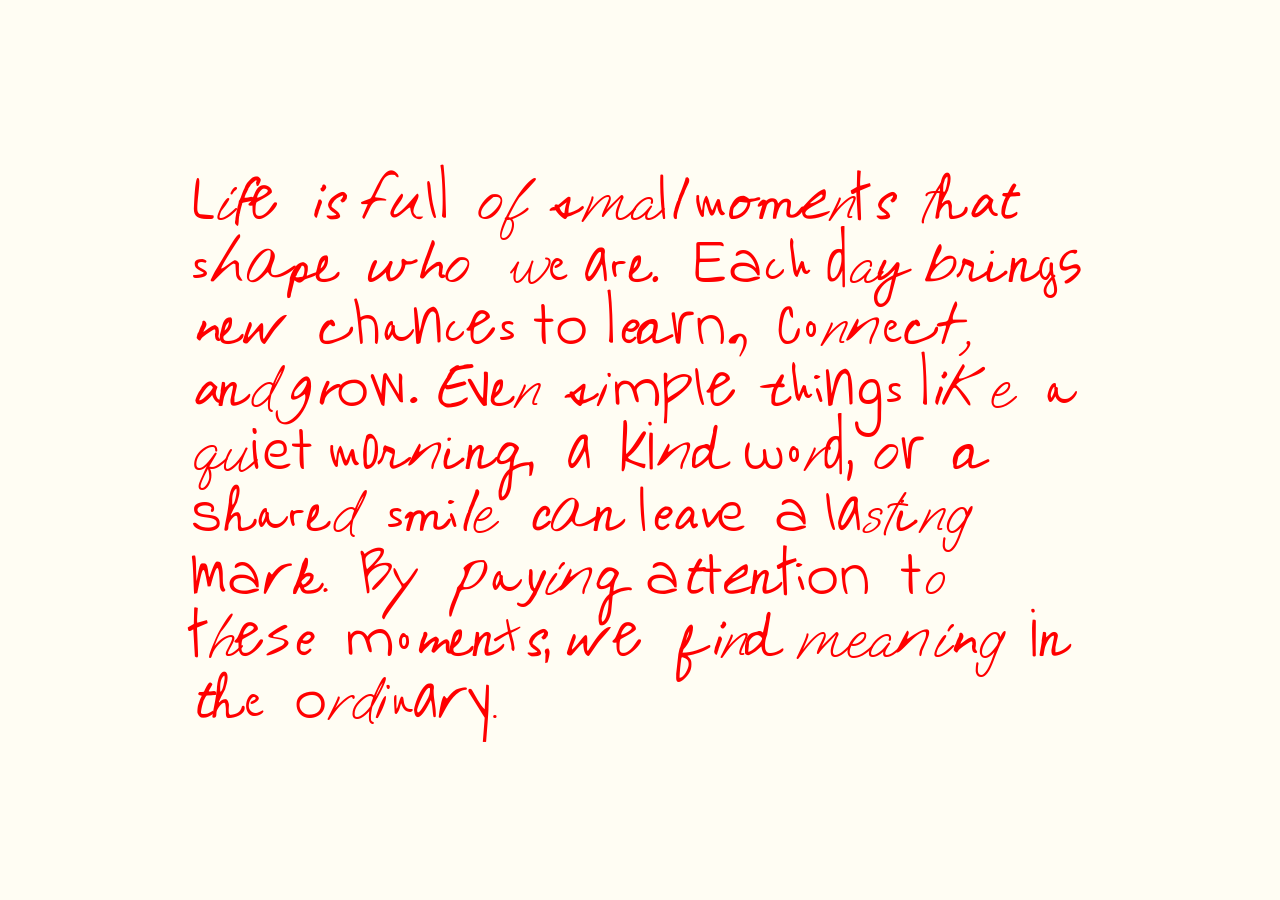
==== profile.html @ 8bb0a0cc "..." ====
<!DOCTYPE html>
<html lang="es">
<head>
  <meta charset="UTF-8">
  <meta name="viewport" content="width=device-width, initial-scale=1.0">
  <title>Letter Wrap Art</title>
  
  <style>
    @import url('https://fonts.googleapis.com/css2?family=Caveat&family=Cedarville+Cursive&family=Indie+Flower&family=Nothing+You+Could+Do&family=Oooh+Baby&family=Reenie+Beanie&family=Shadows+Into+Light&display=swap');

    body {
      margin: 0;
      background-color: #FFFDF3;
    }

    div {
      padding: 0rem 5rem;
      margin: auto;
      display: flex;
      align-items: center;
      justify-items: center;
      max-width: 900px;
      min-height: 100vh;
    }

    p {
      font-size: 4rem;
      color: red;
      line-height: 3.4rem;
      word-break: break-word; /* Para asegurar que el texto fluya bien */
    }

    @media only screen and (max-width: 800px) {
      p {
        font-size: 3rem;
        line-height: 2.55rem;
      }
      div {
        padding: 0rem 2rem;
      }
    }

    /* Clases de Fuentes */
    .caveat { font-family: "Caveat", cursive; }
    .shadows-into-light { font-family: "Shadows Into Light", cursive; }
    .indie-flower { font-family: "Indie Flower", cursive; }
    .nothing-you-could-do { font-family: "Nothing You Could Do", cursive; }
    .oooh-baby { font-family: "Oooh Baby", cursive; }
    .reenie-beanie { font-family: "Reenie Beanie", cursive; }
    .cedarville-cursive { font-family: "Cedarville Cursive", cursive; }
  </style>
</head>
<body>

  <div>
    <p id="target-text"></p>
  </div>

  <script>
    const seed = 12;
    const text = 'Life is full of small moments that shape who we are. Each day brings new chances to learn, connect, and grow. Even simple things like a quiet morning, a kind word, or a shared smile can leave a lasting mark. By paying attention to these moments, we find meaning in the ordinary.';

    function seededRandom(s) {
      let x = Math.sin(s) * 10000;
      return x - Math.floor(x);
    }

    function wrapLetters(str, element, initialSeed = 1) {
      const fonts = [
        'caveat',
        'cedarville-cursive',
        'indie-flower',
        'nothing-you-could-do',
        'oooh-baby',
        'reenie-beanie',
        'shadows-into-light'
      ];

      const blacklist = {
        l: ['cedarville-cursive', 'oooh-baby', 'nothing-you-could-do']
      };

      const lastUsed = {};
      element.innerHTML = '';

      let currentSeed = initialSeed;

      for (const char of str) {
        const lowerChar = char.toLowerCase();
        let availableFonts = [...fonts];

        // Filtro de lista negra
        if (blacklist[lowerChar]) {
          availableFonts = availableFonts.filter(f => !blacklist[lowerChar].includes(f));
        }

        // Evitar repetir la misma fuente consecutivamente para la misma letra
        if (lastUsed[lowerChar]) {
          availableFonts = availableFonts.filter(f => f !== lastUsed[lowerChar]);
        }

        const fontIndex = Math.floor(seededRandom(currentSeed) * availableFonts.length);
        const font = availableFonts[fontIndex] || fonts[0];
        
        lastUsed[lowerChar] = font;

        const span = document.createElement('span');
        span.className = font;
        span.textContent = char;
        element.appendChild(span);

        currentSeed++;
      }
    }

    // Ejecución
    const pElement = document.getElementById('target-text');
    wrapLetters(text, pElement, seed);
  </script>

</body>
</html>
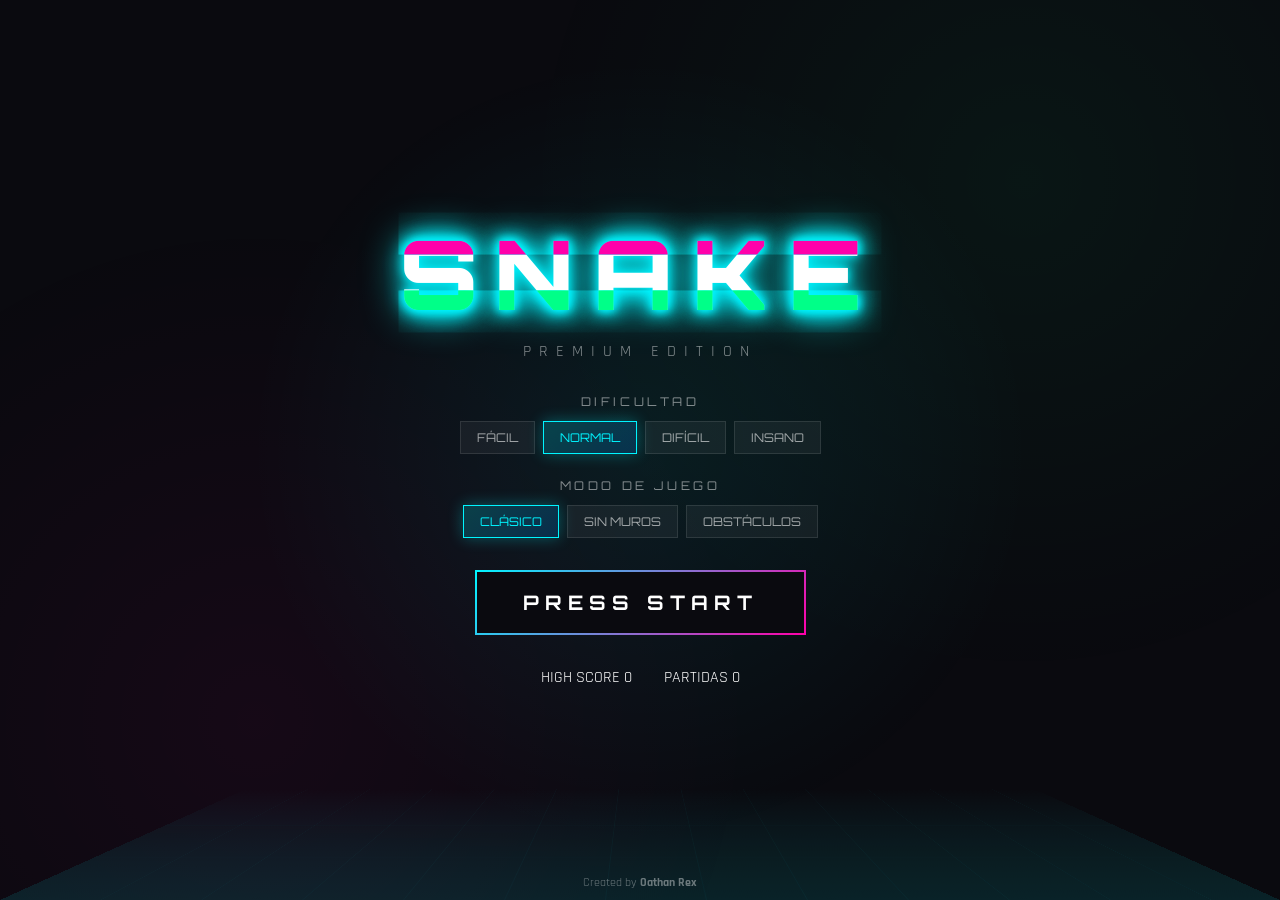
==== commit e68eeb47: "...." ====
--- a/profile.html
+++ b/profile.html
@@ -1,122 +1,684 @@
 <!DOCTYPE html>
 <html lang="es">
 <head>
-  <meta charset="UTF-8">
-  <meta name="viewport" content="width=device-width, initial-scale=1.0">
-  <title>Letter Wrap Art</title>
-  
-  <style>
-    @import url('https://fonts.googleapis.com/css2?family=Caveat&family=Cedarville+Cursive&family=Indie+Flower&family=Nothing+You+Could+Do&family=Oooh+Baby&family=Reenie+Beanie&family=Shadows+Into+Light&display=swap');
-
-    body {
-      margin: 0;
-      background-color: #FFFDF3;
-    }
-
-    div {
-      padding: 0rem 5rem;
-      margin: auto;
-      display: flex;
-      align-items: center;
-      justify-items: center;
-      max-width: 900px;
-      min-height: 100vh;
-    }
-
-    p {
-      font-size: 4rem;
-      color: red;
-      line-height: 3.4rem;
-      word-break: break-word; /* Para asegurar que el texto fluya bien */
-    }
-
-    @media only screen and (max-width: 800px) {
-      p {
-        font-size: 3rem;
-        line-height: 2.55rem;
-      }
-      div {
-        padding: 0rem 2rem;
-      }
-    }
-
-    /* Clases de Fuentes */
-    .caveat { font-family: "Caveat", cursive; }
-    .shadows-into-light { font-family: "Shadows Into Light", cursive; }
-    .indie-flower { font-family: "Indie Flower", cursive; }
-    .nothing-you-could-do { font-family: "Nothing You Could Do", cursive; }
-    .oooh-baby { font-family: "Oooh Baby", cursive; }
-    .reenie-beanie { font-family: "Reenie Beanie", cursive; }
-    .cedarville-cursive { font-family: "Cedarville Cursive", cursive; }
-  </style>
+    <meta charset="UTF-8">
+    <meta name="viewport" content="width=device-width, initial-scale=1.0, maximum-scale=1.0, user-scalable=no">
+    <title>SNAKE - PREMIUM EDITION</title>
+    <link href="https://fonts.googleapis.com/css2?family=Orbitron:wght@400;700;900&family=Rajdhani:wght@300;500;700&display=swap" rel="stylesheet">
+    <style>
+        :root {
+            --primary: #00f5ff;
+            --secondary: #ff00aa;
+            --accent: #00ff88;
+            --warning: #ffff00;
+            --danger: #ff0066;
+            --dark: #0a0a0f;
+            --darker: #050510;
+            --mouse-x: 50%;
+            --mouse-y: 50%;
+        }
+
+        * {
+            margin: 0;
+            padding: 0;
+            box-sizing: border-box;
+            -webkit-tap-highlight-color: transparent;
+        }
+
+        body {
+            min-height: 100vh;
+            background: var(--dark);
+            font-family: 'Rajdhani', sans-serif;
+            overflow: hidden;
+            color: #fff;
+            user-select: none;
+        }
+
+        .container {
+            position: relative;
+            width: 100%;
+            height: 100vh;
+            display: flex;
+            align-items: center;
+            justify-content: center;
+        }
+
+        .ambient-bg {
+            position: fixed;
+            inset: 0;
+            background: radial-gradient(circle at var(--mouse-x) var(--mouse-y), rgba(0, 245, 255, .08) 0%, transparent 50%), 
+                        radial-gradient(circle at 20% 80%, rgba(255, 0, 170, .05) 0%, transparent 40%), 
+                        radial-gradient(circle at 80% 20%, rgba(0, 255, 136, .05) 0%, transparent 40%);
+            pointer-events: none;
+        }
+
+        .grid-floor {
+            position: fixed;
+            bottom: 0;
+            left: 0;
+            width: 100%;
+            height: 40%;
+            background: linear-gradient(to top, rgba(0, 245, 255, .1) 0%, transparent 100%), 
+                        repeating-linear-gradient(90deg, transparent, transparent 100px, rgba(0, 245, 255, .03) 100px, rgba(0, 245, 255, .03) 101px), 
+                        repeating-linear-gradient(0deg, transparent, transparent 100px, rgba(0, 245, 255, .03) 100px, rgba(0, 245, 255, .03) 101px);
+            transform: perspective(500px) rotateX(60deg);
+            transform-origin: bottom;
+            pointer-events: none;
+        }
+
+        .main-content {
+            position: relative;
+            z-index: 10;
+            display: flex;
+            flex-direction: column;
+            align-items: center;
+            gap: 2rem;
+            padding: 2rem;
+            transition: all .6s ease;
+        }
+
+        .main-content.hidden {
+            opacity: 0;
+            transform: scale(.9);
+            pointer-events: none;
+        }
+
+        .title-section { text-align: center; }
+
+        .glitch-title {
+            font-family: 'Orbitron', monospace;
+            font-size: clamp(3rem, 10vw, 6rem);
+            font-weight: 900;
+            color: #fff;
+            text-shadow: 0 0 10px var(--primary), 0 0 20px var(--primary), 0 0 40px var(--primary);
+            letter-spacing: .2em;
+            position: relative;
+            animation: glitch 3s infinite;
+        }
+
+        .glitch-title::before, .glitch-title::after {
+            content: attr(data-text);
+            position: absolute;
+            top: 0; left: 0; width: 100%; height: 100%;
+        }
+
+        .glitch-title::before {
+            color: var(--secondary);
+            animation: glitch-1 .3s infinite;
+            clip-path: polygon(0 0, 100% 0, 100% 35%, 0 35%);
+        }
+
+        .glitch-title::after {
+            color: var(--accent);
+            animation: glitch-2 .3s infinite;
+            clip-path: polygon(0 65%, 100% 65%, 100% 100%, 0 100%);
+        }
+
+        @keyframes glitch { 0%, 90%, 100% { opacity: 1 } 92%, 94%, 96% { opacity: .8 } }
+        @keyframes glitch-1 { 0%, 100% { transform: translate(0) } 25% { transform: translate(-3px, 2px) } 50% { transform: translate(3px, -2px) } 75% { transform: translate(-2px, 1px) } }
+        @keyframes glitch-2 { 0%, 100% { transform: translate(0) } 25% { transform: translate(3px, -2px) } 50% { transform: translate(-3px, 2px) } 75% { transform: translate(2px, -1px) } }
+
+        .subtitle { font-size: 1rem; letter-spacing: .5em; color: rgba(255, 255, 255, .5); margin-top: .5rem; }
+
+        .menu-options { display: flex; flex-direction: column; gap: 1.5rem; width: 100%; max-width: 500px; }
+        .difficulty-selector, .mode-selector { display: flex; flex-direction: column; align-items: center; gap: .75rem; }
+        .diff-label, .mode-label { font-family: 'Orbitron', monospace; font-size: .75rem; letter-spacing: .3em; color: rgba(255, 255, 255, .5); }
+        .diff-buttons, .mode-buttons { display: flex; gap: .5rem; flex-wrap: wrap; justify-content: center; }
+
+        .diff-btn, .mode-btn {
+            padding: .5rem 1rem;
+            font-family: 'Orbitron', monospace;
+            font-size: .75rem;
+            color: rgba(255, 255, 255, .6);
+            background: rgba(255, 255, 255, .05);
+            border: 1px solid rgba(255, 255, 255, .1);
+            cursor: pointer;
+            transition: all .3s ease;
+        }
+
+        .diff-btn:hover, .mode-btn:hover { background: rgba(0, 245, 255, .1); border-color: var(--primary); color: #fff; }
+        .diff-btn.active, .mode-btn.active {
+            background: linear-gradient(135deg, rgba(0, 245, 255, .2), rgba(0, 136, 255, .2));
+            border-color: var(--primary);
+            color: var(--primary);
+            box-shadow: 0 0 15px rgba(0, 245, 255, .3);
+        }
+
+        .start-btn {
+            position: relative;
+            padding: 1.25rem 3rem;
+            font-family: 'Orbitron', monospace;
+            font-size: 1.25rem;
+            font-weight: 700;
+            letter-spacing: .3em;
+            color: #fff;
+            background: transparent;
+            border: none;
+            cursor: pointer;
+            overflow: hidden;
+            transition: all .3s ease;
+        }
+
+        .btn-bg { position: absolute; inset: 0; background: linear-gradient(135deg, rgba(0, 245, 255, .1), rgba(0, 136, 255, .05)); backdrop-filter: blur(10px); }
+        .btn-border { position: absolute; inset: 0; border: 2px solid transparent; background: linear-gradient(var(--dark), var(--dark)) padding-box, linear-gradient(135deg, var(--primary), var(--secondary)) border-box; }
+        .btn-glow { position: absolute; inset: -2px; background: linear-gradient(135deg, var(--primary), var(--secondary)); opacity: 0; filter: blur(15px); transition: opacity .3s ease; }
+        .btn-text { position: relative; z-index: 2; }
+        .start-btn:hover .btn-glow { opacity: .6; }
+
+        .game-world {
+            position: fixed;
+            inset: 0;
+            display: flex;
+            align-items: center;
+            justify-content: center;
+            opacity: 0;
+            pointer-events: none;
+            transition: opacity .5s ease;
+        }
+
+        .game-world.active { opacity: 1; pointer-events: all; }
+
+        #gameCanvas {
+            display: block;
+            border-radius: 4px;
+            box-shadow: 0 0 30px rgba(0, 245, 255, .2);
+        }
+
+        .hud {
+            position: fixed;
+            top: 0; left: 0; right: 0;
+            padding: 1rem 2rem;
+            display: flex;
+            justify-content: space-between;
+            font-family: 'Orbitron', monospace;
+            z-index: 50;
+            background: linear-gradient(to bottom, rgba(0, 0, 0, .8), transparent);
+            pointer-events: none;
+        }
+
+        .hud-value { font-size: 1.5rem; color: var(--primary); text-shadow: 0 0 10px var(--primary); }
+        .hud-label { font-size: .6rem; color: rgba(255, 255, 255, .5); letter-spacing: .2em; }
+
+        .overlay {
+            position: fixed; inset: 0;
+            display: flex; flex-direction: column; align-items: center; justify-content: center;
+            background: rgba(0, 0, 0, .9);
+            opacity: 0; pointer-events: none; transition: opacity .3s ease; z-index: 100;
+        }
+        .overlay.active { opacity: 1; pointer-events: all; }
+
+        .game-btn {
+            padding: 1rem 2.5rem;
+            font-family: 'Orbitron', monospace;
+            background: linear-gradient(135deg, var(--primary), var(--secondary));
+            border: none; color: #fff; cursor: pointer; transition: .3s;
+        }
+
+        .mobile-controls {
+            position: fixed; bottom: 2rem; left: 50%; transform: translateX(-50%);
+            display: none; grid-template-areas: ". up ." "left . right" ". down ." ". pause .";
+            gap: 10px; z-index: 60;
+        }
+        .mobile-controls.visible { display: grid; }
+        .control-btn { width: 60px; height: 50px; background: rgba(0, 245, 255, .1); border: 2px solid var(--primary); color: #fff; border-radius: 8px; }
+
+        .author-footer {
+            position: fixed; bottom: 10px; left: 50%; transform: translateX(-50%);
+            font-size: 0.75rem; color: rgba(255, 255, 255, 0.4); z-index: 5;
+        }
+        
+        /* Estilos específicos para partículas */
+        #particleCanvas { position: fixed; inset: 0; pointer-events: none; z-index: 200; }
+    </style>
 </head>
 <body>
 
-  <div>
-    <p id="target-text"></p>
-  </div>
-
-  <script>
-    const seed = 12;
-    const text = 'Life is full of small moments that shape who we are. Each day brings new chances to learn, connect, and grow. Even simple things like a quiet morning, a kind word, or a shared smile can leave a lasting mark. By paying attention to these moments, we find meaning in the ordinary.';
-
-    function seededRandom(s) {
-      let x = Math.sin(s) * 10000;
-      return x - Math.floor(x);
-    }
-
-    function wrapLetters(str, element, initialSeed = 1) {
-      const fonts = [
-        'caveat',
-        'cedarville-cursive',
-        'indie-flower',
-        'nothing-you-could-do',
-        'oooh-baby',
-        'reenie-beanie',
-        'shadows-into-light'
-      ];
-
-      const blacklist = {
-        l: ['cedarville-cursive', 'oooh-baby', 'nothing-you-could-do']
-      };
-
-      const lastUsed = {};
-      element.innerHTML = '';
-
-      let currentSeed = initialSeed;
-
-      for (const char of str) {
-        const lowerChar = char.toLowerCase();
-        let availableFonts = [...fonts];
-
-        // Filtro de lista negra
-        if (blacklist[lowerChar]) {
-          availableFonts = availableFonts.filter(f => !blacklist[lowerChar].includes(f));
-        }
-
-        // Evitar repetir la misma fuente consecutivamente para la misma letra
-        if (lastUsed[lowerChar]) {
-          availableFonts = availableFonts.filter(f => f !== lastUsed[lowerChar]);
-        }
-
-        const fontIndex = Math.floor(seededRandom(currentSeed) * availableFonts.length);
-        const font = availableFonts[fontIndex] || fonts[0];
+<div class="container">
+    <div class="ambient-bg"></div>
+    <div class="grid-floor"></div>
+
+    <div class="main-content" id="mainContent">
+        <div class="title-section">
+            <h1 class="glitch-title" data-text="SNAKE">SNAKE</h1>
+            <p class="subtitle">PREMIUM EDITION</p>
+        </div>
+
+        <div class="menu-options">
+            <div class="difficulty-selector">
+                <span class="diff-label">DIFICULTAD</span>
+                <div class="diff-buttons">
+                    <button class="diff-btn" data-speed="120">FÁCIL</button>
+                    <button class="diff-btn active" data-speed="80">NORMAL</button>
+                    <button class="diff-btn" data-speed="50">DIFÍCIL</button>
+                    <button class="diff-btn" data-speed="30">INSANO</button>
+                </div>
+            </div>
+            <div class="mode-selector">
+                <span class="mode-label">MODO DE JUEGO</span>
+                <div class="mode-buttons">
+                    <button class="mode-btn active" data-mode="classic">CLÁSICO</button>
+                    <button class="mode-btn" data-mode="noWalls">SIN MUROS</button>
+                    <button class="mode-btn" data-mode="obstacles">OBSTÁCULOS</button>
+                </div>
+            </div>
+        </div>
+
+        <button class="start-btn" id="startBtn">
+            <span class="btn-bg"></span>
+            <span class="btn-border"></span>
+            <span class="btn-glow"></span>
+            <span class="btn-text">PRESS START</span>
+        </button>
+
+        <div class="stats-display" style="display: flex; gap: 2rem;">
+            <div class="stat-item">
+                <span class="stat-label">HIGH SCORE</span>
+                <span class="stat-value" id="menuHighScore">0</span>
+            </div>
+            <div class="stat-item">
+                <span class="stat-label">PARTIDAS</span>
+                <span class="stat-value" id="menuGamesPlayed">0</span>
+            </div>
+        </div>
+    </div>
+
+    <div class="game-world" id="gameWorld">
+        <div class="hud">
+            <div class="hud-item"><span class="hud-label">SCORE</span><br><span class="hud-value" id="scoreDisplay">0</span></div>
+            <div class="hud-item" style="text-align: center;"><span class="hud-label">LEVEL</span><br><span class="hud-value" id="levelDisplay">1</span></div>
+            <div class="hud-item" style="text-align: right;"><span class="hud-label">HIGH</span><br><span class="hud-value" id="highScoreDisplay">0</span></div>
+        </div>
         
-        lastUsed[lowerChar] = font;
-
-        const span = document.createElement('span');
-        span.className = font;
-        span.textContent = char;
-        element.appendChild(span);
-
-        currentSeed++;
-      }
-    }
-
-    // Ejecución
-    const pElement = document.getElementById('target-text');
-    wrapLetters(text, pElement, seed);
-  </script>
-
+        <canvas id="gameCanvas"></canvas>
+
+        <div class="overlay" id="countdownOverlay"><span style="font-size: 8rem; color: var(--primary);" id="countdownNumber">3</span></div>
+        
+        <div class="overlay" id="pauseOverlay">
+            <h2 style="font-family: Orbitron; font-size: 3rem; color: var(--primary);">PAUSADO</h2>
+            <div style="display: flex; gap: 1rem; margin-top: 2rem;">
+                <button class="game-btn" id="resumeBtn">REANUDAR</button>
+                <button class="game-btn" id="pauseMenuBtn" style="background: transparent; border: 1px solid #fff;">MENÚ</button>
+            </div>
+        </div>
+
+        <div class="overlay" id="gameOver">
+            <h2 style="font-family: Orbitron; font-size: 3rem; color: var(--danger);">GAME OVER</h2>
+            <div id="finalScoreDisplay" style="margin: 1.5rem 0; text-align: center;">
+                <p class="hud-label">PUNTUACIÓN FINAL</p>
+                <p class="hud-value" id="finalScore" style="font-size: 3rem;">0</p>
+            </div>
+            <div style="display: flex; gap: 1rem;">
+                <button class="game-btn" id="restartBtn">VOLVER A JUGAR</button>
+                <button class="game-btn" id="menuBtn" style="background: transparent; border: 1px solid #fff;">MENÚ</button>
+            </div>
+        </div>
+
+        <div class="mobile-controls" id="mobileControls">
+            <button class="control-btn up" style="grid-area: up;" id="btnUp">▲</button>
+            <button class="control-btn left" style="grid-area: left;" id="btnLeft">◄</button>
+            <button class="control-btn right" style="grid-area: right;" id="btnRight">►</button>
+            <button class="control-btn down" style="grid-area: down;" id="btnDown">▼</button>
+            <button class="control-btn pause" style="grid-area: pause;" id="btnPause">PAUSE</button>
+        </div>
+    </div>
+
+    <canvas id="particleCanvas"></canvas>
+
+    <footer class="author-footer">
+        Created by <strong>Oathan Rex</strong>
+    </footer>
+</div>
+
+<script>
+/** * CONFIGURACIÓN Y UTILIDADES 
+ */
+const CONFIG = Object.freeze({
+    GRID: { SIZE: 20, PADDING: 40 },
+    SNAKE: { INITIAL_LENGTH: 3, GROWTH_PER_FOOD: 1 },
+    SPEED: { EASY: 120, NORMAL: 80, HARD: 50, INSANE: 30, SPEED_INCREASE_PER_LEVEL: 5, MIN_SPEED: 25 },
+    SCORING: { FOOD_BASE: 10, LEVEL_BONUS: 100, SPECIAL_FOOD_MULTIPLIER: 5 },
+    LEVELS: { FOOD_PER_LEVEL: 5 },
+    FOOD: {
+        NORMAL: { color: "#00ffff", points: 1 },
+        BONUS: { color: "#ffff00", points: 3, duration: 5000 },
+        SUPER: { color: "#ff00ff", points: 5, duration: 3000 },
+        SPEED: { color: "#00ff00", points: 2, duration: 4000, effect: "slow" }
+    },
+    STORAGE: { HIGH_SCORE: "snake_highScore", GAMES_PLAYED: "snake_gamesPlayed", SETTINGS: "snake_settings" }
+});
+
+const Utils = {
+    clamp: (v, min, max) => Math.max(min, Math.min(max, v)),
+    randomInt: (min, max) => Math.floor(Math.random() * (max - min + 1)) + min,
+    getElement: (id) => document.getElementById(id),
+    toRgba(color, alpha = 1) {
+        if (color.startsWith("#")) {
+            const r = parseInt(color.slice(1, 3), 16), g = parseInt(color.slice(3, 5), 16), b = parseInt(color.slice(5, 7), 16);
+            return `rgba(${r},${g},${b},${alpha})`;
+        }
+        return color;
+    },
+    storage: {
+        get: (key, def) => { try { return JSON.parse(localStorage.getItem(key)) || def; } catch { return def; } },
+        set: (key, val) => { try { localStorage.setItem(key, JSON.stringify(val)); } catch {} }
+    },
+    isMobile: () => /Android|iPhone|iPad|iPod/i.test(navigator.userAgent) || window.innerWidth < 768
+};
+
+/**
+ * SISTEMA DE PARTÍCULAS
+ */
+class ParticleSystem {
+    constructor(canvas) {
+        this.canvas = canvas;
+        this.ctx = canvas.getContext("2d");
+        this.particles = [];
+        this.resize();
+        window.addEventListener("resize", () => this.resize());
+    }
+    resize() { this.canvas.width = window.innerWidth; this.canvas.height = window.innerHeight; }
+    emit(x, y, count, color) {
+        for (let i = 0; i < count; i++) {
+            const angle = Math.random() * Math.PI * 2;
+            const speed = Math.random() * 200 + 50;
+            this.particles.push({
+                x, y, vx: Math.cos(angle) * speed, vy: Math.sin(angle) * speed,
+                life: 1000, maxLife: 1000, size: Math.random() * 5 + 2, color: color || "#00f5ff"
+            });
+        }
+    }
+    update(dt) {
+        this.particles = this.particles.filter(p => {
+            p.x += p.vx * dt; p.y += p.vy * dt;
+            p.life -= dt * 1000;
+            return p.life > 0;
+        });
+    }
+    draw() {
+        this.ctx.clearRect(0, 0, this.canvas.width, this.canvas.height);
+        this.particles.forEach(p => {
+            this.ctx.globalAlpha = p.life / p.maxLife;
+            this.ctx.fillStyle = p.color;
+            this.ctx.beginPath();
+            this.ctx.arc(p.x, p.y, p.size, 0, Math.PI * 2);
+            this.ctx.fill();
+        });
+        this.ctx.globalAlpha = 1;
+    }
+}
+
+/**
+ * LÓGICA DEL JUEGO
+ */
+class SnakeGame {
+    constructor(canvas, options) {
+        this.canvas = canvas;
+        this.ctx = canvas.getContext("2d");
+        this.baseSpeed = options.speed;
+        this.gameMode = options.mode;
+        this.callbacks = options;
+        this.gridSize = CONFIG.GRID.SIZE;
+        this.input = { direction: "right", next: [] };
+        this.setupInput();
+        this.resize();
+        this.init();
+    }
+
+    setupInput() {
+        const handleKey = (e) => {
+            const keys = { ArrowUp: "up", w: "up", ArrowDown: "down", s: "down", ArrowLeft: "left", a: "left", ArrowRight: "right", d: "right" };
+            const dir = keys[e.key];
+            if (dir) this.setDirection(dir);
+        };
+        document.addEventListener("keydown", handleKey);
+    }
+
+    setDirection(dir) {
+        const opposites = { up: "down", down: "up", left: "right", right: "left" };
+        if (opposites[dir] !== this.input.direction) this.input.direction = dir;
+    }
+
+    resize() {
+        const container = this.canvas.parentElement;
+        this.cols = Math.floor((container.clientWidth - 40) / this.gridSize);
+        this.rows = Math.floor((container.clientHeight - 150) / this.gridSize);
+        this.canvas.width = this.cols * this.gridSize;
+        this.canvas.height = this.rows * this.gridSize;
+    }
+
+    init() {
+        this.snake = [{x: 5, y: 5}, {x: 4, y: 5}, {x: 3, y: 5}];
+        this.score = 0;
+        this.level = 1;
+        this.food = this.spawnFood();
+        this.obstacles = this.gameMode === "obstacles" ? this.spawnObstacles() : [];
+        this.state = "ready";
+        this.currentSpeed = this.baseSpeed;
+    }
+
+    spawnFood() {
+        return { x: Utils.randomInt(0, this.cols - 1), y: Utils.randomInt(0, this.rows - 1), pulse: 0 };
+    }
+
+    spawnObstacles() {
+        let obs = [];
+        for(let i=0; i<10; i++) obs.push({x: Utils.randomInt(0, this.cols-1), y: Utils.randomInt(0, this.rows-1)});
+        return obs;
+    }
+
+    update() {
+        if (this.state !== "playing") return;
+        
+        const head = { ...this.snake[0] };
+        if (this.input.direction === "up") head.y--;
+        if (this.input.direction === "down") head.y++;
+        if (this.input.direction === "left") head.x--;
+        if (this.input.direction === "right") head.x++;
+
+        // Colisiones
+        if (this.gameMode === "classic" || this.gameMode === "obstacles") {
+            if (head.x < 0 || head.x >= this.cols || head.y < 0 || head.y >= this.rows) return this.gameOver();
+        } else {
+            if (head.x < 0) head.x = this.cols - 1;
+            if (head.x >= this.cols) head.x = 0;
+            if (head.y < 0) head.y = this.rows - 1;
+            if (head.y >= this.rows) head.y = 0;
+        }
+
+        if (this.snake.some(s => s.x === head.x && s.y === head.y)) return this.gameOver();
+        if (this.obstacles.some(o => o.x === head.x && o.y === head.y)) return this.gameOver();
+
+        this.snake.unshift(head);
+
+        if (head.x === this.food.x && head.y === this.food.y) {
+            this.score += CONFIG.SCORING.FOOD_BASE * this.level;
+            this.food = this.spawnFood();
+            this.callbacks.onFoodEaten(this.food);
+            if (this.snake.length % 5 === 0) {
+                this.level++;
+                this.currentSpeed = Math.max(this.currentSpeed - 5, 30);
+                this.callbacks.onLevelUp(this.level);
+            }
+            this.callbacks.onScoreChange(this.score, this.snake.length);
+        } else {
+            this.snake.pop();
+        }
+    }
+
+    draw() {
+        this.ctx.fillStyle = "rgba(10, 10, 15, 0.8)";
+        this.ctx.fillRect(0, 0, this.canvas.width, this.canvas.height);
+
+        // Comida
+        this.ctx.fillStyle = "#00f5ff";
+        this.ctx.shadowBlur = 15;
+        this.ctx.shadowColor = "#00f5ff";
+        this.ctx.beginPath();
+        this.ctx.arc(this.food.x * this.gridSize + 10, this.food.y * this.gridSize + 10, 8, 0, Math.PI*2);
+        this.ctx.fill();
+
+        // Obstáculos
+        this.ctx.fillStyle = "#ff0066";
+        this.obstacles.forEach(o => {
+            this.ctx.fillRect(o.x * this.gridSize + 2, o.y * this.gridSize + 2, this.gridSize - 4, this.gridSize - 4);
+        });
+
+        // Snake
+        this.snake.forEach((s, i) => {
+            this.ctx.fillStyle = i === 0 ? "#00ff88" : "#00aa77";
+            this.ctx.shadowBlur = i === 0 ? 20 : 0;
+            this.ctx.fillRect(s.x * this.gridSize + 1, s.y * this.gridSize + 1, this.gridSize - 2, this.gridSize - 2);
+        });
+        this.ctx.shadowBlur = 0;
+    }
+
+    gameOver() {
+        this.state = "gameOver";
+        this.callbacks.onGameOver({ score: this.score });
+    }
+
+    start() {
+        this.state = "playing";
+        let lastTime = 0;
+        const loop = (time) => {
+            if (this.state !== "playing") return;
+            if (time - lastTime > this.currentSpeed) {
+                this.update();
+                this.draw();
+                lastTime = time;
+            }
+            requestAnimationFrame(loop);
+        };
+        requestAnimationFrame(loop);
+    }
+}
+
+/**
+ * CONTROLADOR PRINCIPAL
+ */
+class App {
+    constructor() {
+        this.particles = new ParticleSystem(Utils.getElement("particleCanvas"));
+        this.highScore = Utils.storage.get(CONFIG.STORAGE.HIGH_SCORE, 0);
+        this.gamesPlayed = Utils.storage.get(CONFIG.STORAGE.GAMES_PLAYED, 0);
+        this.speed = 80;
+        this.mode = "classic";
+        this.init();
+    }
+
+    init() {
+        this.updateStats();
+        this.bindEvents();
+        this.renderParticles();
+        if(Utils.isMobile()) Utils.getElement("mobileControls").classList.add("visible");
+    }
+
+    updateStats() {
+        Utils.getElement("menuHighScore").textContent = this.highScore;
+        Utils.getElement("menuGamesPlayed").textContent = this.gamesPlayed;
+    }
+
+    bindEvents() {
+        Utils.getElement("startBtn").onclick = () => this.startGame();
+        Utils.getElement("restartBtn").onclick = () => this.startGame();
+        Utils.getElement("resumeBtn").onclick = () => {
+            Utils.getElement("pauseOverlay").classList.remove("active");
+            this.game.start();
+        };
+        
+        document.querySelectorAll(".diff-btn").forEach(btn => {
+            btn.onclick = () => {
+                document.querySelectorAll(".diff-btn").forEach(b => b.classList.remove("active"));
+                btn.classList.add("active");
+                this.speed = parseInt(btn.dataset.speed);
+            };
+        });
+
+        document.querySelectorAll(".mode-btn").forEach(btn => {
+            btn.onclick = () => {
+                document.querySelectorAll(".mode-btn").forEach(b => b.classList.remove("active"));
+                btn.classList.add("active");
+                this.mode = btn.dataset.mode;
+            };
+        });
+
+        // Controles móviles
+        const setupMobileBtn = (id, dir) => Utils.getElement(id).ontouchstart = (e) => { e.preventDefault(); this.game?.setDirection(dir); };
+        setupMobileBtn("btnUp", "up"); setupMobileBtn("btnDown", "down");
+        setupMobileBtn("btnLeft", "left"); setupMobileBtn("btnRight", "right");
+        
+        Utils.getElement("btnPause").onclick = () => {
+            if(this.game.state === "playing") {
+                this.game.state = "paused";
+                Utils.getElement("pauseOverlay").classList.add("active");
+            }
+        };
+
+        Utils.getElement("menuBtn").onclick = () => location.reload();
+        Utils.getElement("pauseMenuBtn").onclick = () => location.reload();
+    }
+
+    async startGame() {
+        Utils.getElement("mainContent").classList.add("hidden");
+        Utils.getElement("gameWorld").classList.add("active");
+        Utils.getElement("gameOver").classList.remove("active");
+
+        this.game = new SnakeGame(Utils.getElement("gameCanvas"), {
+            speed: this.speed,
+            mode: this.mode,
+            onScoreChange: (s) => Utils.getElement("scoreDisplay").textContent = s,
+            onLevelUp: (l) => {
+                Utils.getElement("levelDisplay").textContent = l;
+                this.particles.emit(window.innerWidth/2, window.innerHeight/2, 40, "#00ff88");
+            },
+            onFoodEaten: (food) => {
+                this.particles.emit(this.game.food.x * 20 + this.game.canvas.offsetLeft, this.game.food.y * 20 + this.game.canvas.offsetTop, 15, "#00f5ff");
+            },
+            onGameOver: (stats) => {
+                this.gamesPlayed++;
+                if (stats.score > this.highScore) {
+                    this.highScore = stats.score;
+                    Utils.storage.set(CONFIG.STORAGE.HIGH_SCORE, this.highScore);
+                }
+                Utils.storage.set(CONFIG.STORAGE.GAMES_PLAYED, this.gamesPlayed);
+                Utils.getElement("finalScore").textContent = stats.score;
+                Utils.getElement("gameOver").classList.add("active");
+                this.updateStats();
+            }
+        });
+
+        // Countdown
+        const countEl = Utils.getElement("countdownNumber");
+        Utils.getElement("countdownOverlay").classList.add("active");
+        for(let i=3; i>0; i--) {
+            countEl.textContent = i;
+            await new Promise(r => setTimeout(r, 700));
+        }
+        Utils.getElement("countdownOverlay").classList.remove("active");
+        
+        this.game.start();
+    }
+
+    renderParticles() {
+        let last = 0;
+        const loop = (now) => {
+            this.particles.update((now - last) / 1000);
+            this.particles.draw();
+            last = now;
+            requestAnimationFrame(loop);
+        };
+        requestAnimationFrame(loop);
+    }
+}
+
+// Iniciar aplicación
+window.onload = () => new App();
+
+// Efecto de mouse para el fondo
+document.onmousemove = (e) => {
+    document.documentElement.style.setProperty("--mouse-x", e.clientX + "px");
+    document.documentElement.style.setProperty("--mouse-y", e.clientY + "px");
+};
+</script>
 </body>
 </html>
